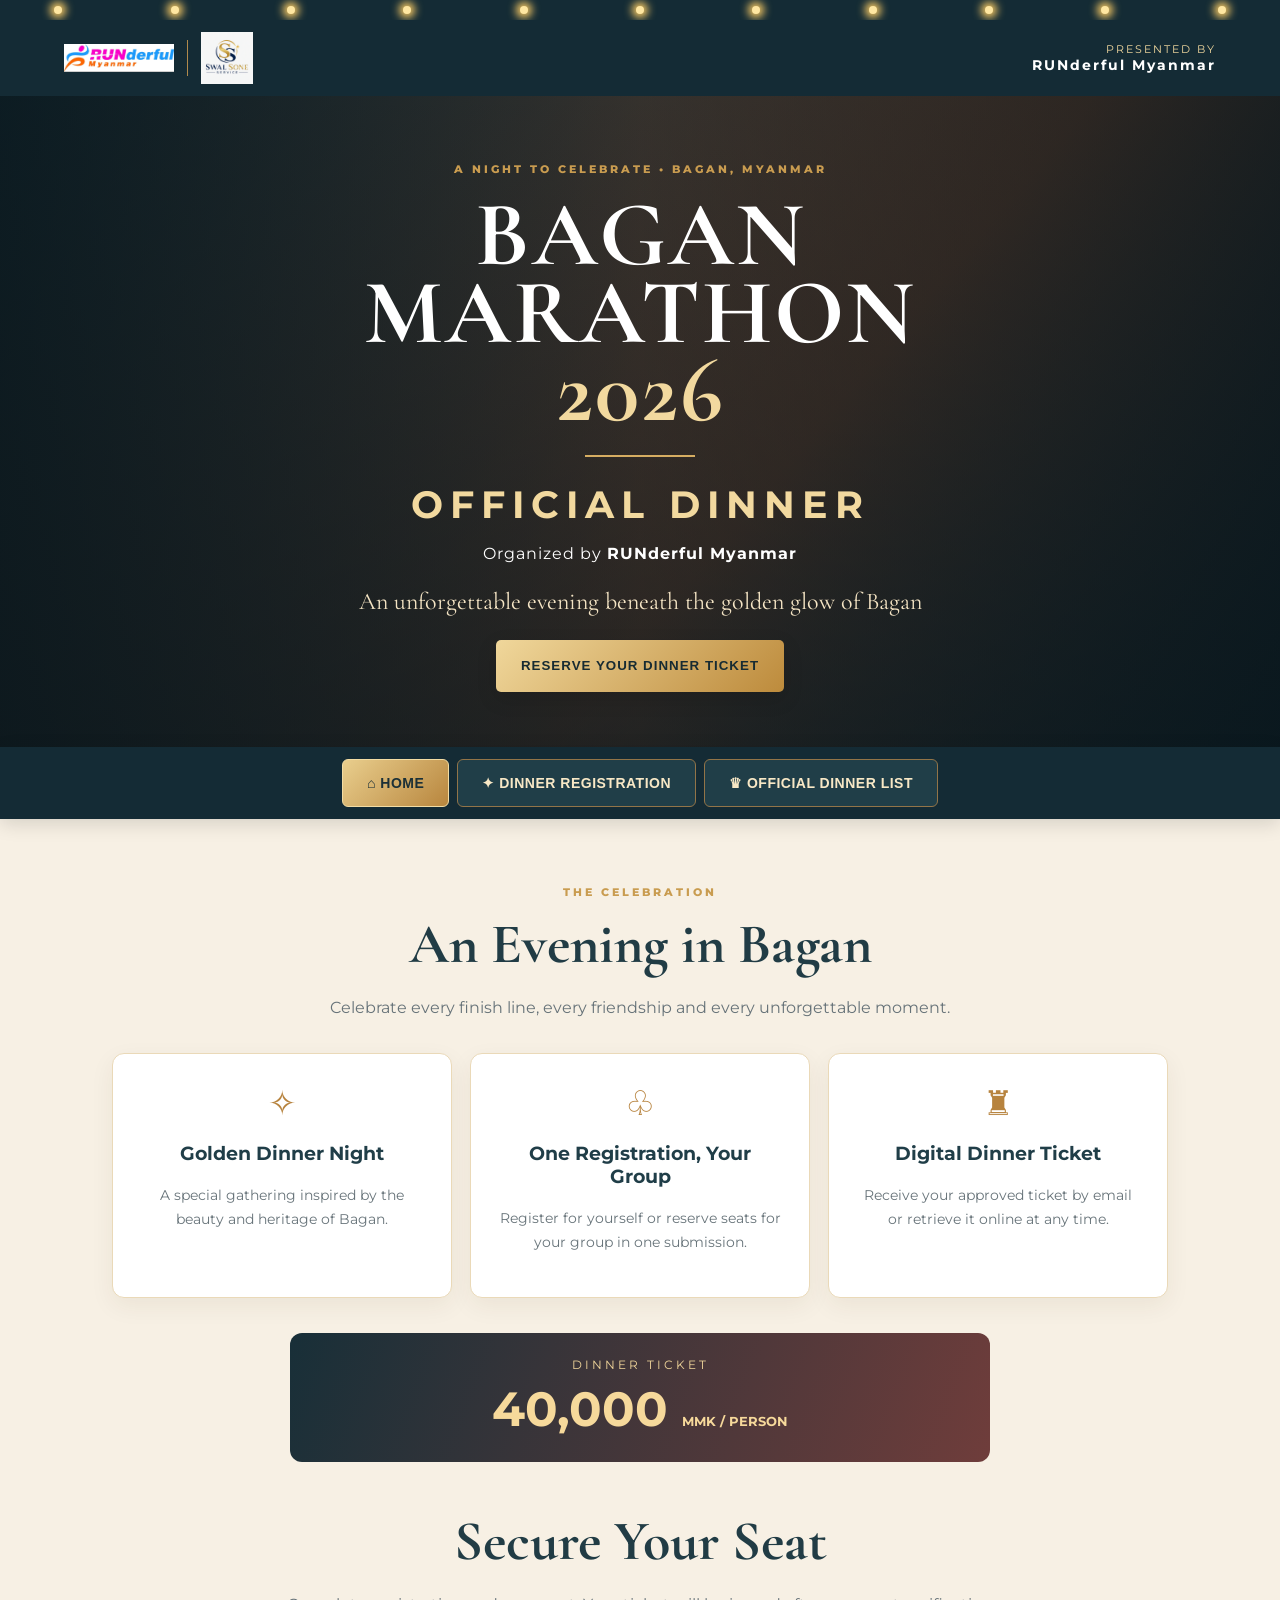
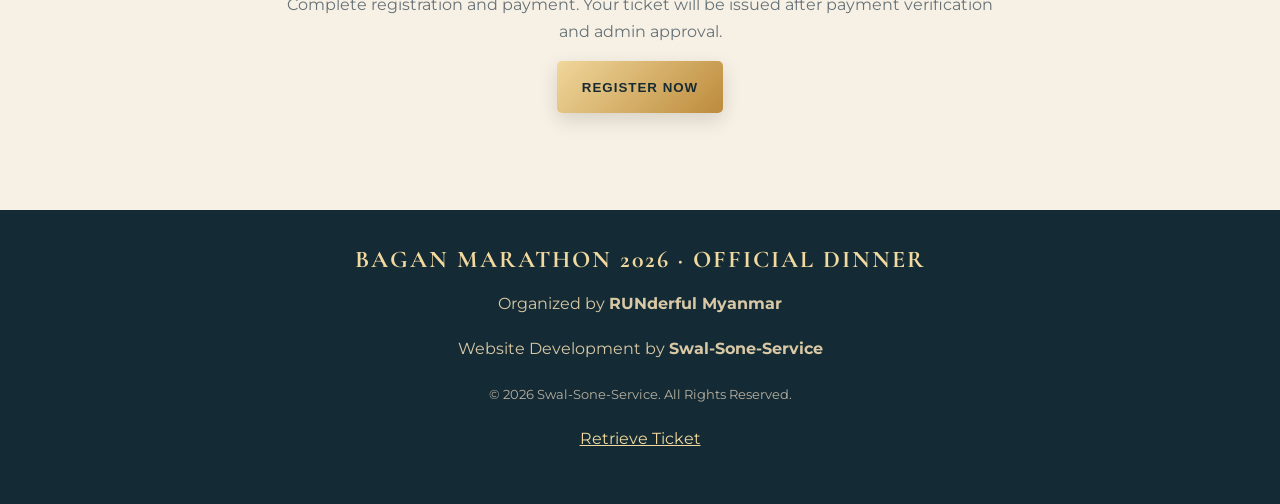
==== admin/index.html @ 1c34ee81 "Add private Admin URL entry page" ====
<!doctype html>
<html lang="en">
<head>
<meta charset="utf-8">
<meta name="viewport" content="width=device-width,initial-scale=1">
<meta http-equiv="refresh" content="0;url=../#admin">
<title>Admin Login | Bagan Marathon 2026 Official Dinner</title>
<script>
  window.location.replace("../#admin");
</script>
</head>
<body>
  <p>Opening secure Admin Login...</p>
  <p><a href="../#admin">Continue to Admin Login</a></p>
</body>
</html>
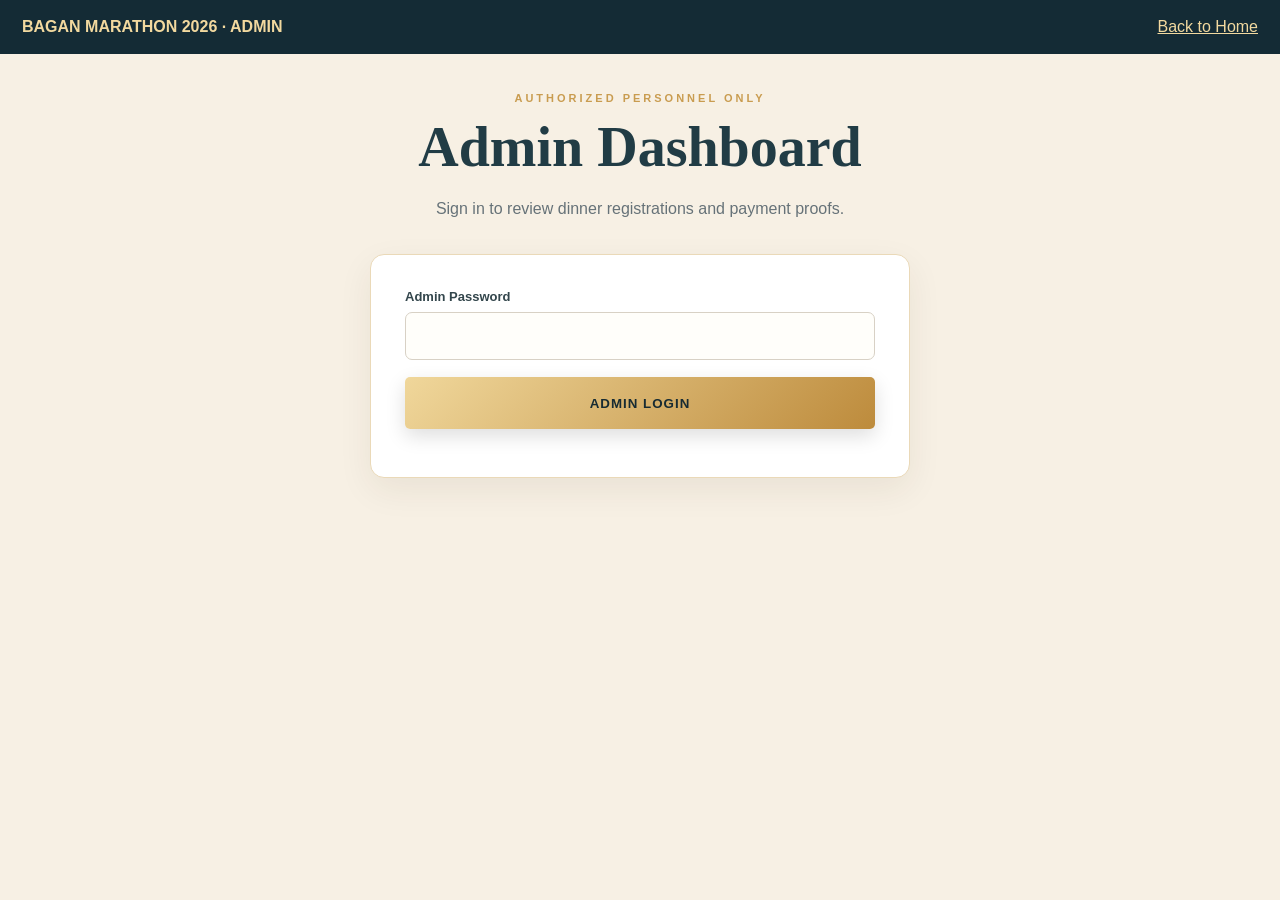
==== commit 89958cc7: "Build standalone private admin dashboard page" ====
--- a/admin/index.html
+++ b/admin/index.html
@@ -3,14 +3,68 @@
 <head>
 <meta charset="utf-8">
 <meta name="viewport" content="width=device-width,initial-scale=1">
-<meta http-equiv="refresh" content="0;url=../#admin">
+<meta name="theme-color" content="#142b35">
 <title>Admin Login | Bagan Marathon 2026 Official Dinner</title>
-<script>
-  window.location.replace("../#admin");
-</script>
+<link rel="stylesheet" href="../style.css">
+<style>
+.admin-wrap{max-width:1050px;margin:38px auto;padding:0 16px 60px}
+.admin-top{display:flex;justify-content:space-between;align-items:center;gap:12px;flex-wrap:wrap;color:#f2d99f;background:#142b35;padding:18px 22px}
+.admin-top a{color:#f2d99f}
+#adminDashboard[hidden],#adminLogin[hidden]{display:none!important}
+.admin-row{overflow-wrap:anywhere}
+.admin-row button{cursor:pointer}
+.status-pill{font-weight:700}
+</style>
 </head>
 <body>
-  <p>Opening secure Admin Login...</p>
-  <p><a href="../#admin">Continue to Admin Login</a></p>
+<header class="admin-top"><strong>BAGAN MARATHON 2026 · ADMIN</strong><a href="../">Back to Home</a></header>
+<main class="admin-wrap">
+ <div class="section-heading"><p class="eyebrow">AUTHORIZED PERSONNEL ONLY</p><h2>Admin Dashboard</h2><p>Sign in to review dinner registrations and payment proofs.</p></div>
+ <form id="adminLogin" class="form-card narrow">
+  <label>Admin Password<input type="password" name="password" required autocomplete="current-password"></label>
+  <button class="gold-button full" id="loginButton">ADMIN LOGIN</button>
+  <p id="adminMessage" class="message" role="status"></p>
+ </form>
+ <section id="adminDashboard" hidden></section>
+</main>
+<script>
+const API_URL = "https://script.google.com/macros/s/AKfycbzJmy2-nl8hd2XZuCv2PDyF9_srQ36RLF7O1H-X4hBD7uxvvpty-T_oZntu61x3Vf5ltQ/exec";
+const $ = s => document.querySelector(s);
+let adminPassword = "";
+function msg(el, text, ok=false){el.textContent=text;el.classList.toggle("success",ok)}
+function esc(s){return String(s??"").replace(/[&<>"']/g,c=>({"&":"&amp;","<":"&lt;",">":"&gt;",'"':"&quot;","'":"&#39;"}[c]))}
+async function api(action,data={}) {
+ const response=await fetch(API_URL,{method:"POST",headers:{"Content-Type":"text/plain;charset=utf-8"},body:JSON.stringify({action,...data})});
+ const result=await response.json();
+ if(!result.ok) throw new Error(result.error||"Request failed");
+ return result;
+}
+$("#adminLogin").addEventListener("submit",async e=>{
+ e.preventDefault();
+ const button=$("#loginButton"), password=new FormData(e.currentTarget).get("password");
+ button.disabled=true;button.textContent="CHECKING...";
+ try{
+  await api("adminList",{password});
+  adminPassword=password;
+  $("#adminLogin").hidden=true;
+  msg($("#adminMessage"),"Login successful.",true);
+  await loadAdmin();
+ }catch(error){msg($("#adminMessage"),error.message)}
+ finally{button.disabled=false;button.textContent="ADMIN LOGIN"}
+});
+async function loadAdmin(){
+ const box=$("#adminDashboard");box.hidden=false;box.innerHTML='<div class="form-card">Loading dashboard...</div>';
+ try{
+  const r=await api("adminList",{password:adminPassword});
+  box.innerHTML='<div class="form-card"><h2>Capacity & Registration Control</h2><p>Approved guests: <b>'+esc(r.stats.approvedGuests)+'</b> · Pending registrations: <b>'+esc(r.stats.pending)+'</b></p><label>Maximum Guest Capacity<input id="capacityInput" type="number" min="1" value="'+esc(r.settings.capacity||100)+'"></label><label><input id="openInput" type="checkbox" '+(r.settings.open?'checked':'')+'> Registration Open</label><button class="gold-button" id="saveSettings">SAVE SETTINGS</button><p id="settingMessage" class="message"></p><h2>Registrations</h2><button class="gold-button" id="exportCsv">EXPORT CSV</button><div id="adminRows"></div></div>';
+  $("#saveSettings").onclick=async()=>{try{await api("saveSettings",{password:adminPassword,capacity:Number($("#capacityInput").value),open:$("#openInput").checked});msg($("#settingMessage"),"Settings saved.",true)}catch(e){msg($("#settingMessage"),e.message)}};
+  $("#exportCsv").onclick=()=>{const rows=[["Registration ID","Name","Email","Phone","Guests","Amount","Payment Reference","Payment Status","Approval Status"],...(r.records||[]).map(x=>[x.registrationId,x.name,x.email,x.phone,x.guests,x.amount,x.paymentReference,x.paymentStatus,x.approvalStatus])];const csv=rows.map(row=>row.map(v=>'"'+String(v??"").replace(/"/g,'""')+'"').join(",")).join("\n");const a=document.createElement("a");a.href=URL.createObjectURL(new Blob(["\ufeff"+csv],{type:"text/csv"}));a.download="bagan-dinner-registrations.csv";a.click();URL.revokeObjectURL(a.href)};
+  $("#adminRows").innerHTML=(r.records||[]).map(x=>'<div class="admin-row"><b>'+esc(x.name)+'</b> · '+esc(x.guests)+' guest(s)<br><small>'+esc(x.registrationId)+' · '+esc(x.paymentMethod)+' · '+esc(x.paymentReference)+' · '+esc(x.approvalStatus)+'</small><br><a href="'+esc(x.screenshotUrl)+'" target="_blank" rel="noopener">View payment proof</a><br><button data-approve="'+esc(x.registrationId)+'">APPROVE</button> <button data-reject="'+esc(x.registrationId)+'">REJECT</button></div>').join("")||"<p>No registrations found.</p>";
+  document.querySelectorAll("[data-approve]").forEach(b=>b.onclick=()=>updateApproval(b.dataset.approve,"Approved"));
+  document.querySelectorAll("[data-reject]").forEach(b=>b.onclick=()=>updateApproval(b.dataset.reject,"Rejected"));
+ }catch(e){box.innerHTML='<div class="form-card message">'+esc(e.message)+'</div>'}
+}
+async function updateApproval(id,status){if(!confirm(status+" this registration?"))return;try{await api("updateApproval",{password:adminPassword,registrationId:id,status});await loadAdmin()}catch(e){alert(e.message)}}
+</script>
 </body>
-</html>
+</html>
--- a/style.css
+++ b/style.css
@@ -0,0 +1 @@
+*{box-sizing:border-box} :root{--navy:#142b35;--navy2:#203e48;--gold:#d6ad62;--gold2:#f2d99f;--wine:#7d293c;--ivory:#fff8eb;--ink:#24333a}html{scroll-behavior:smooth}body{margin:0;background:#f7f0e4;color:var(--ink);font-family:Montserrat,Arial,sans-serif;font-size:16px}.light-string{height:20px;background:#142b35;display:flex;justify-content:space-around;align-items:center;overflow:hidden}.light-string i{width:8px;height:8px;border-radius:50%;background:#ffe7a1;box-shadow:0 0 8px 4px #ffcf66;animation:twinkle 1.7s infinite alternate}.light-string i:nth-child(2n){animation-delay:.8s}.light-string i:nth-child(3n){animation-delay:.35s}@keyframes twinkle{from{opacity:.35;filter:brightness(.7)}to{opacity:1;filter:brightness(1.8);box-shadow:0 0 14px 6px #ffce65}}.site-header{background:var(--navy);color:var(--gold2);display:flex;justify-content:space-between;align-items:center;padding:12px clamp(16px,5vw,70px);gap:12px}.brand-logos{display:flex;align-items:center;gap:13px}.brand-logos img{max-width:110px;max-height:52px;object-fit:contain}.brand-divider{height:36px;width:1px;background:#b18a4c}.organizer{font-size:11px;letter-spacing:2px;text-align:right}.organizer strong{display:block;font-size:14px;color:#fff}.hero{min-height:520px;position:relative;display:grid;place-items:center;text-align:center;color:white;background:linear-gradient(130deg,#1b3740,#71452d 60%,#192f38);overflow:hidden}.hero-photo{position:absolute;width:100%;height:100%;object-fit:cover;inset:0}.hero-shade{position:absolute;inset:0;background:linear-gradient(90deg,rgba(9,22,28,.82),rgba(16,28,33,.4),rgba(9,22,28,.78)),linear-gradient(0deg,rgba(9,22,28,.6),transparent)}.hero-content{position:relative;padding:55px 18px;max-width:850px}.eyebrow{letter-spacing:3px;color:#c99c50;font-size:11px;font-weight:800}.hero h1{font-family:"Cormorant Garamond",serif;font-size:clamp(48px,9vw,92px);line-height:.85;margin:20px 0 8px;letter-spacing:2px}.hero h1 em{color:var(--gold2);font-style:normal}.gold-rule{width:110px;height:2px;background:var(--gold);margin:24px auto}.hero h2{font-size:clamp(23px,4vw,38px);letter-spacing:7px;margin:0;color:var(--gold2)}.hero-by{font-size:16px;letter-spacing:1px}.hero-note{font-family:"Cormorant Garamond",serif;font-size:24px;color:#f4e4c4}.gold-button{border:0;border-radius:5px;background:linear-gradient(135deg,#f0d79b,#bd8b3c);color:#172b32;font-weight:800;letter-spacing:1px;padding:16px 25px;min-height:52px;cursor:pointer;box-shadow:0 7px 20px #0002;transition:transform .2s}.gold-button:hover{transform:translateY(-2px)}.tabs{position:sticky;top:0;z-index:10;display:flex;justify-content:center;gap:8px;padding:12px;background:#142b35;box-shadow:0 5px 18px #0002}.tab{border:1px solid #927448;background:#203e48;color:#f8e8c6;border-radius:6px;padding:15px 24px;font-weight:800;font-size:14px;letter-spacing:.5px;cursor:pointer}.tab.active{background:linear-gradient(135deg,#e9ce8d,#b8863e);color:#1b3037;border-color:#f3dca3}.panel{display:none;max-width:1100px;margin:auto;padding:55px 22px 65px;min-height:340px}.panel.active{display:block}.section-heading{text-align:center;max-width:720px;margin:0 auto 32px}.section-heading h2{font-family:"Cormorant Garamond",serif;font-size:clamp(38px,6vw,56px);color:#213c45;margin:5px 0 10px}.section-heading p:not(.eyebrow){line-height:1.7;color:#667278}.feature-grid{display:grid;grid-template-columns:repeat(3,1fr);gap:18px}.feature{background:white;border:1px solid #ead9b8;border-radius:12px;padding:28px;text-align:center;box-shadow:0 8px 25px #3d2a1110}.feature-icon{font-size:34px;color:#b7833e}.feature h3{color:#203e48}.feature p{font-size:14px;line-height:1.7;color:#68747a}.price-banner{margin:35px auto;background:linear-gradient(110deg,#182f38,#6f3d3b);color:white;border-radius:12px;padding:24px;text-align:center;max-width:700px}.price-banner span{display:block;color:#f1d69b;letter-spacing:3px;font-size:12px}.price-banner strong{display:block;font-size:clamp(30px,6vw,48px);margin-top:8px;color:#f6d99b}.price-banner small{font-size:13px}.compact{margin-top:45px}.form-card,.list-card{max-width:850px;margin:auto;background:white;border:1px solid #ead9b8;border-radius:14px;padding:clamp(18px,4vw,34px);box-shadow:0 12px 35px #39260d12}.narrow{max-width:540px}.form-grid{display:grid;grid-template-columns:1fr 1fr;gap:18px}.form-card label{display:block;font-size:13px;font-weight:700;color:#33464c;margin-bottom:17px}.form-card input:not([type=radio]):not([type=checkbox]),.form-card select,.form-card textarea,.list-toolbar input{display:block;width:100%;margin-top:8px;border:1px solid #d8d1c5;border-radius:7px;padding:14px;font:inherit;font-size:16px;background:#fffefa;color:#23353c;min-height:48px}.form-card input:focus,.form-card select:focus,.form-card textarea:focus{outline:2px solid #d6ad62;border-color:transparent}.form-card small{display:block;color:#778187;font-weight:400;margin-top:7px}.amount-box{display:flex;justify-content:space-between;align-items:center;padding:17px 20px;border-radius:8px;background:#203e48;color:white;margin:12px 0 28px}.amount-box strong{font-size:23px;color:#f2d99f}.payment-block{border-top:1px solid #eee3d0;padding-top:22px}.payment-block h3{font-family:"Cormorant Garamond",serif;font-size:30px;color:#243e46;margin:0}.payment-block>p{font-size:13px;color:#68747a}.qr-grid{display:grid;grid-template-columns:repeat(4,1fr);gap:12px;margin:18px 0 25px}.qr-choice{border:1px solid #e7ddcb;border-radius:9px;padding:10px;text-align:center;cursor:pointer}.qr-choice img{width:100%;aspect-ratio:1;object-fit:contain;display:block;background:#fff}.qr-choice b{display:block;font-size:12px;margin-top:7px}.qr-choice input{accent-color:#a77735}.consent{display:flex!important;align-items:center;gap:10px;font-weight:500!important;line-height:1.5}.consent input{width:19px;height:19px;accent-color:#a77735}.full{width:100%}.message{text-align:center;line-height:1.6;font-size:14px;color:#7d293c}.message.success{color:#26734b}.list-toolbar{display:flex;gap:15px;align-items:center}.list-toolbar input{flex:1}.list-toolbar span{white-space:nowrap;font-size:12px;color:#667}.guest-list{columns:2;column-gap:45px;padding-left:28px;line-height:2.1}.guest-list li{break-inside:avoid;padding-left:6px}.ticket-card{max-width:720px;margin:28px auto;background:#142b35;color:#fff8e8;border:5px double #d6ad62;padding:28px;text-align:center;position:relative;box-shadow:0 15px 35px #0003}.ticket-card h3{font:700 35px "Cormorant Garamond",serif;color:#f0d49a;margin:8px}.ticket-card .ticket-name{font-size:clamp(24px,5vw,38px);font-weight:800;margin:25px 0 8px}.ticket-card .ticket-guests{color:#f0d49a;font-size:16px}.ticket-card #ticketQr{display:flex;justify-content:center;background:white;width:max-content;padding:12px;margin:22px auto}.ticket-card .ticket-id{font-size:11px;letter-spacing:2px;color:#ddc18a}.ticket-actions{text-align:center;margin:20px}.ticket-actions button{margin:5px}footer{background:#142b35;color:#d9c8a5;text-align:center;padding:35px 15px;line-height:1.8}footer .footer-brand{font:700 24px "Cormorant Garamond",serif;color:#f2d99f;letter-spacing:2px}footer small{color:#b8b0a0}footer a{color:#f2d99f}.admin-row{background:#faf7f0;border:1px solid #eee2ce;padding:14px;border-radius:8px;margin:10px 0}.admin-row button{margin:5px;padding:9px 13px}.hidden{display:none!important}@media(max-width:700px){.site-header{padding:10px 14px}.brand-logos img{max-width:80px;max-height:40px}.organizer{font-size:9px}.organizer strong{font-size:11px}.hero{min-height:490px}.tabs{gap:5px;padding:8px 5px}.tab{flex:1;padding:13px 5px;font-size:10px;letter-spacing:0}.tab span{display:block;margin-top:5px;font-size:9px}.panel{padding:38px 14px 48px}.feature-grid{grid-template-columns:1fr}.form-grid{grid-template-columns:1fr;gap:0}.qr-grid{grid-template-columns:repeat(2,1fr)}.guest-list{columns:1}.list-toolbar{align-items:stretch;flex-direction:column}.list-toolbar input{width:100%}.ticket-card{padding:20px 12px}.amount-box strong{font-size:19px}}@media(prefers-reduced-motion:reduce){*,*::before,*::after{animation:none!important;scroll-behavior:auto!important}}@media print{body{background:white}.site-header,.hero,.tabs,footer,.ticket-actions,.light-string{display:none!important}.panel{display:none!important}#ticket{display:block!important;padding:0}.ticket-card{margin:0 auto;box-shadow:none;print-color-adjust:exact;-webkit-print-color-adjust:exact}}
